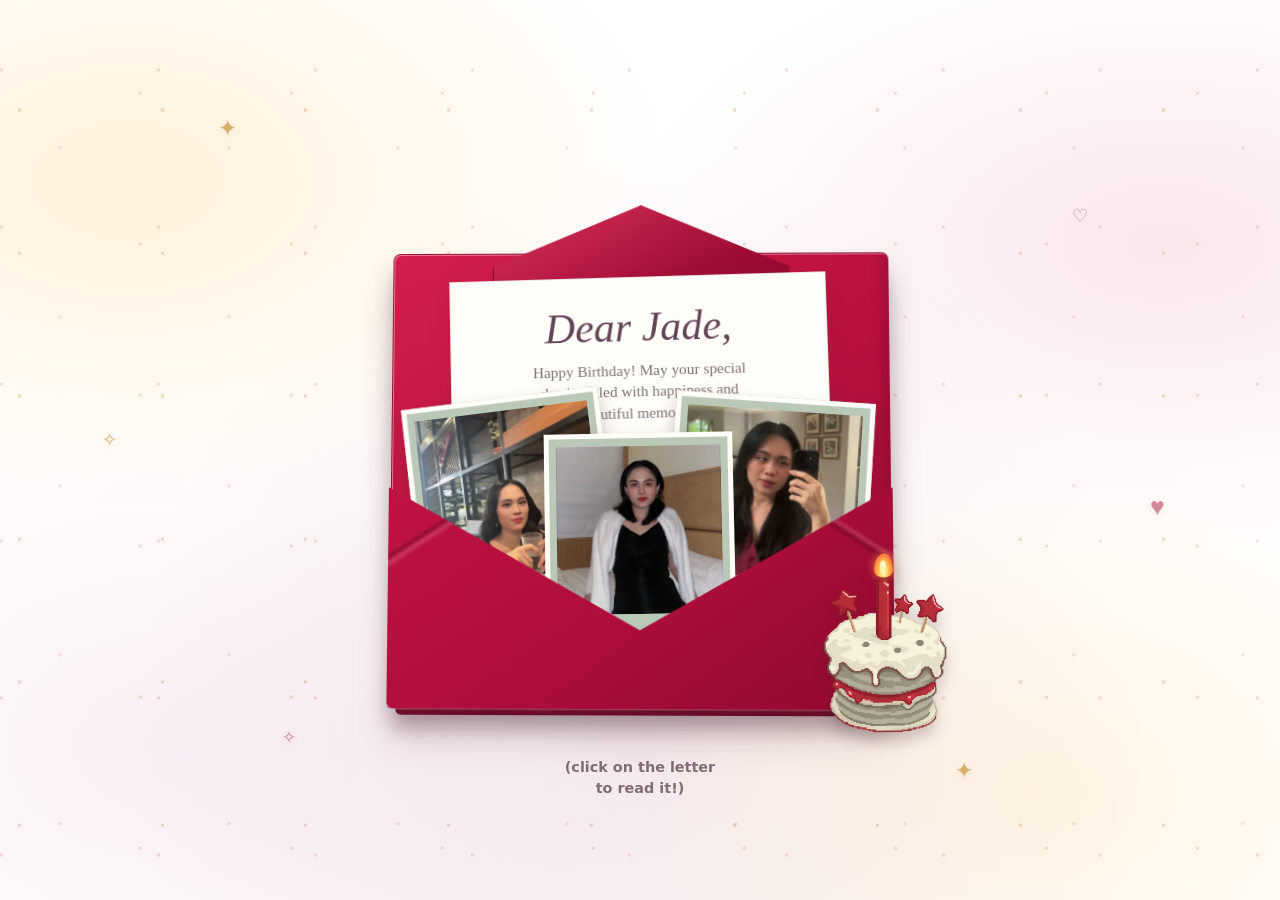
==== kenangan.html @ fa0a7d9a "Add files via upload" ====
<!doctype html>
<html lang="en">
  <head>
    <meta charset="utf-8">
    <meta name="viewport" content="width=device-width, initial-scale=1">
    <meta name="theme-color" content="#f4e9ed">
    <title>Memories for You ♡</title>
    <style>
      :root {
        color-scheme: light;
        font-family: Georgia, "Times New Roman", serif;
        color: #503746;
        background: #f4e9ed;
        font-synthesis: none;
        text-rendering: optimizeLegibility;
        -webkit-font-smoothing: antialiased;
        -moz-osx-font-smoothing: grayscale;
      }

      * {
        box-sizing: border-box;
      }

      body {
        min-width: 320px;
        min-height: 100vh;
        margin: 0;
        overflow-x: hidden;
        background:
          radial-gradient(ellipse at 50% 82%, rgba(187, 115, 139, 0.15), transparent 56%),
          radial-gradient(ellipse at 50% 34%, rgba(255, 255, 255, 0.78), transparent 54%),
          #fff;
      }

      .page {
        position: relative;
        isolation: isolate;
        display: flex;
        min-height: 100vh;
        flex-direction: column;
        align-items: center;
        justify-content: center;
        padding: 22px 20px 28px;
        text-align: center;
      }

      .background-decor,
      .balloon-field {
        position: absolute;
        z-index: -1;
        inset: 0;
        overflow: hidden;
        pointer-events: none;
      }

      .background-decor::before,
      .background-decor::after {
        position: absolute;
        inset: 0;
        content: "";
      }

      .background-decor::before {
        background:
          radial-gradient(ellipse at 10% 20%, rgba(255, 222, 167, 0.42), transparent 34%),
          radial-gradient(ellipse at 91% 27%, rgba(238, 174, 191, 0.3), transparent 33%),
          radial-gradient(ellipse at 82% 88%, rgba(255, 222, 167, 0.32), transparent 31%),
          radial-gradient(ellipse at 14% 83%, rgba(229, 185, 208, 0.24), transparent 34%);
      }

      .background-decor::after {
        background:
          radial-gradient(circle, rgba(195, 132, 77, 0.3) 1.4px, transparent 2px) 8% 24% / 143px 143px,
          radial-gradient(circle, rgba(197, 95, 117, 0.23) 1.2px, transparent 2px) 91% 20% / 157px 157px,
          radial-gradient(circle, rgba(195, 132, 77, 0.25) 1.3px, transparent 2px) 86% 83% / 151px 151px,
          radial-gradient(circle, rgba(197, 95, 117, 0.2) 1.2px, transparent 2px) 13% 78% / 169px 169px;
      }

      .background-sparkle {
        position: absolute;
        color: #c99439;
        font-family: Georgia, "Times New Roman", serif;
        line-height: 1;
        opacity: 0.7;
        text-shadow: 0 2px 6px rgba(180, 124, 54, 0.18);
        animation: sparkle-float 3.6s ease-in-out infinite;
      }

      .background-sparkle-one {
        top: 13%;
        left: 17%;
        font-size: 1.45rem;
      }

      .background-sparkle-two {
        top: 23%;
        right: 15%;
        color: #c45b70;
        font-size: 1.15rem;
        animation-delay: 600ms;
      }

      .background-sparkle-three {
        top: 48%;
        left: 8%;
        font-size: 1.1rem;
        animation-delay: 1.2s;
      }

      .background-sparkle-four {
        top: 55%;
        right: 9%;
        color: #c45b70;
        font-size: 1.55rem;
        animation-delay: 350ms;
      }

      .background-sparkle-five {
        bottom: 17%;
        left: 22%;
        color: #c45b70;
        font-size: 1.05rem;
        animation-delay: 900ms;
      }

      .background-sparkle-six {
        right: 24%;
        bottom: 13%;
        font-size: 1.35rem;
        animation-delay: 1.5s;
      }

      .balloon {
        position: absolute;
        bottom: -110px;
        left: var(--balloon-left);
        width: var(--balloon-width, 42px);
        height: calc(var(--balloon-width, 42px) * 1.22);
        border: 1px solid rgba(255, 255, 255, 0.55);
        border-radius: 50% 50% 46% 46%;
        background: radial-gradient(ellipse at 32% 25%, #fff4d4 0%, var(--balloon-light) 13%, var(--balloon-color) 58%, var(--balloon-dark) 100%);
        box-shadow: inset -5px -5px 9px rgba(95, 42, 48, 0.12), 0 4px 10px rgba(108, 67, 69, 0.12);
        opacity: 0;
        animation: balloon-rise var(--balloon-duration, 21s) var(--balloon-delay, 0s) linear infinite;
      }

      .balloon::before {
        position: absolute;
        bottom: -6px;
        left: calc(50% - 4px);
        width: 8px;
        height: 8px;
        background: var(--balloon-dark);
        clip-path: polygon(0 0, 100% 0, 50% 100%);
        content: "";
      }

      .balloon::after {
        position: absolute;
        top: calc(100% + 2px);
        left: 50%;
        width: 1px;
        height: 78px;
        background: rgba(111, 89, 91, 0.45);
        content: "";
        transform: rotate(3deg);
        transform-origin: top;
      }

      .balloon-one {
        --balloon-left: 8%;
        --balloon-width: 38px;
        --balloon-light: #ffe0a1;
        --balloon-color: #f2bd54;
        --balloon-dark: #ce8b2a;
        --balloon-duration: 22s;
        --balloon-delay: -8s;
      }

      .balloon-two {
        --balloon-left: 25%;
        --balloon-width: 30px;
        --balloon-light: #ffd9e1;
        --balloon-color: #ec91a8;
        --balloon-dark: #c85d78;
        --balloon-duration: 19s;
        --balloon-delay: -15s;
      }

      .balloon-three {
        --balloon-left: 43%;
        --balloon-width: 34px;
        --balloon-light: #fff0b8;
        --balloon-color: #e7c85d;
        --balloon-dark: #c09b37;
        --balloon-duration: 24s;
        --balloon-delay: -4s;
      }

      .balloon-four {
        --balloon-left: 63%;
        --balloon-width: 31px;
        --balloon-light: #f9d4dd;
        --balloon-color: #df849d;
        --balloon-dark: #b84c69;
        --balloon-duration: 20s;
        --balloon-delay: -12s;
      }

      .balloon-five {
        --balloon-left: 83%;
        --balloon-width: 40px;
        --balloon-light: #ffe8bb;
        --balloon-color: #eab270;
        --balloon-dark: #c57e48;
        --balloon-duration: 23s;
        --balloon-delay: -18s;
      }

      @keyframes balloon-rise {
        0% {
          opacity: 0;
          transform: translate3d(0, 0, 0) rotate(-5deg);
        }

        8% {
          opacity: 0.82;
        }

        50% {
          transform: translate3d(14px, -62vh, 0) rotate(5deg);
        }

        92% {
          opacity: 0.78;
        }

        100% {
          opacity: 0;
          transform: translate3d(-8px, -125vh, 0) rotate(-4deg);
        }
      }

      @keyframes sparkle-float {
        0%,
        100% {
          opacity: 0.55;
          transform: translateY(0) rotate(-8deg) scale(0.9);
        }

        50% {
          opacity: 1;
          transform: translateY(-7px) rotate(10deg) scale(1.12);
        }
      }

      .envelope-scene {
        position: relative;
        width: min(500px, 88vw);
        height: clamp(410px, 83vw, 590px);
        perspective: 1100px;
      }

      .envelope {
        position: absolute;
        right: 0;
        bottom: 16px;
        left: 0;
        height: 77%;
        border: 1px solid rgba(119, 14, 48, 0.45);
        border-radius: 7px 7px 5px 5px;
        background: linear-gradient(145deg, #d51e4d 0%, #bd123f 42%, #990a34 100%);
        box-shadow:
          inset 1px 1px 0 rgba(255, 229, 233, 0.48),
          inset -5px -7px 12px rgba(75, 2, 25, 0.22),
          0 2px 2px rgba(255, 230, 234, 0.45),
          0 17px 24px rgba(67, 28, 43, 0.22),
          0 34px 35px rgba(67, 28, 43, 0.12);
        transform: rotateX(3deg) rotateY(-1deg);
        transform-style: preserve-3d;
      }

      .envelope::after {
        position: absolute;
        z-index: -1;
        inset: 3px 2px -8px;
        border: 1px solid rgba(95, 5, 32, 0.5);
        border-radius: 6px;
        background: linear-gradient(160deg, #8f092f, #760827);
        box-shadow: 0 12px 18px rgba(61, 22, 38, 0.2);
        content: "";
        transform: translateZ(-16px) translateY(4px);
      }

      .envelope::after {
        pointer-events: none;
      }

      .envelope::before {
        position: absolute;
        z-index: 1;
        top: -50px;
        left: 20%;
        width: 60%;
        height: 148px;
        border: 1px solid rgba(105, 4, 34, 0.28);
        background:
          linear-gradient(155deg, rgba(255, 116, 143, 0.3), transparent 55%),
          linear-gradient(145deg, #c41543, #8f082f 88%);
        clip-path: polygon(50% 0, 100% 42%, 100% 100%, 0 100%, 0 42%);
        filter: drop-shadow(0 5px 5px rgba(77, 4, 31, 0.25));
        content: "";
        pointer-events: none;
      }

      .photo {
        position: absolute;
        z-index: 3;
        display: flex;
        width: 40%;
        height: 205px;
        flex-direction: column;
        align-items: center;
        justify-content: center;
        gap: 5px;
        padding: 8px 7px 20px;
        border: 5px solid #fffdf8;
        background: #bac8b7;
        box-shadow: 0 9px 17px rgba(66, 31, 46, 0.25);
        color: #765b66;
        font: 600 0.62rem/1.25 system-ui, sans-serif;
        transition: transform 250ms ease, box-shadow 250ms ease;
        transform-style: preserve-3d;
      }

      .photo svg,
      .photo img {
        width: 100%;
        height: 100%;
        min-height: 0;
        flex: 1;
        border-radius: 1px;
        object-fit: cover;
      }

      .photo-one {
        z-index: 4;
        top: 40%;
        left: 31%;
        width: 38%;
        transform: rotate(-1deg);
      }

      .photo-two {
        z-index: 3;
        top: 32%;
        left: 4%;
        right: auto;
        transform: rotate(-7deg);
      }

      .photo-three {
        z-index: 3;
        top: 32%;
        right: 4%;
        left: auto;
        transform: rotate(4deg);
      }

      .letter-card {
        position: absolute;
        z-index: 2;
        top: 5%;
        left: 50%;
        display: flex;
        width: min(380px, 78%);
        height: 250px;
        flex-direction: column;
        align-items: center;
        justify-content: flex-start;
        padding: 24px 22px 17px;
        border: 1px solid rgba(143, 111, 115, 0.2);
        background: #fffef9;
        box-shadow:
          0 11px 20px rgba(73, 38, 52, 0.13),
          inset 0 1px 0 #fff;
        color: inherit;
        cursor: pointer;
        text-decoration: none;
        transform: translateX(-50%) rotate(-1.5deg);
        transition: transform 220ms ease, box-shadow 220ms ease;
      }

      .letter-card:hover {
        box-shadow: 0 16px 24px rgba(73, 38, 52, 0.2);
        transform: translate(-50%, -5px) rotate(0);
      }

      .letter-card:focus-visible,
      .close-letter:focus-visible,
      .back-link:focus-visible {
        outline: 3px solid #9d3157;
        outline-offset: 4px;
      }

      .letter-card .to {
        margin: 4px 0 10px;
        color: #634458;
        font: italic clamp(2rem, 7vw, 2.65rem)/1.05 "Segoe Script", "Brush Script MT", cursive;
      }

      .letter-card .preview {
        max-width: 220px;
        margin: 0;
        color: #806f74;
        font: 0.96rem/1.4 Georgia, "Times New Roman", serif;
      }

      .letter-card .read-hint {
        display: none;
      }

      .pocket {
        position: absolute;
        z-index: 5;
        inset: 0;
        border-radius: 6px;
        background:
          linear-gradient(147deg, transparent 48.8%, rgba(93, 4, 31, 0.42) 49.6%, rgba(255, 191, 204, 0.2) 50.5%, transparent 51.5%) left / 50.1% 100% no-repeat,
          linear-gradient(213deg, transparent 48.8%, rgba(255, 191, 204, 0.19) 49.6%, rgba(93, 4, 31, 0.4) 50.5%, transparent 51.5%) right / 50.1% 100% no-repeat,
          linear-gradient(145deg, #ce1748, #ad0d3b 67%, #8f092f);
        clip-path: polygon(0 52%, 50% 83%, 100% 52%, 100% 100%, 0 100%);
        filter: drop-shadow(0 -2px 2px rgba(255, 204, 211, 0.3)) drop-shadow(0 7px 5px rgba(75, 3, 29, 0.18));
        pointer-events: none;
        transform: translateZ(12px);
      }

      .pocket::after {
        position: absolute;
        inset: 0;
        border-radius: inherit;
        background: linear-gradient(180deg, rgba(255, 255, 255, 0.14), transparent 30%);
        clip-path: polygon(0 52%, 50% 83%, 100% 52%, 100% 100%, 0 100%);
        content: "";
      }

      .birthday-seal {
        position: absolute;
        z-index: 6;
        right: -88px;
        bottom: -16px;
        width: 190px;
        height: 235px;
        filter: drop-shadow(0 10px 7px rgba(53, 24, 37, 0.2));
        pointer-events: none;
        transform: translateY(10%);
      }

      .birthday-seal img {
        display: block;
        width: 100%;
        height: 100%;
        object-fit: contain;
      }

      .candle-flame {
        position: absolute;
        z-index: 1;
        top: 12%;
        left: 45%;
        width: 10%;
        height: 10%;
        border-radius: 55% 45% 50% 50% / 70% 70% 30% 30%;
        background: radial-gradient(ellipse at 50% 72%, #fff8b2 0 12%, #ffc34f 36%, #ff783c 69%, rgba(255, 91, 54, 0) 100%);
        filter: drop-shadow(0 0 5px rgba(255, 153, 62, 0.72));
        transform-origin: 50% 90%;
        animation: candle-flicker 700ms ease-in-out infinite alternate;
      }

      .candle-flame::after {
        position: absolute;
        top: 27%;
        left: 35%;
        width: 30%;
        height: 53%;
        border-radius: 50% 50% 45% 45%;
        background: linear-gradient(180deg, #fffde0, #fff1a1 75%, rgba(255, 244, 180, 0));
        content: "";
      }

      @keyframes candle-flicker {
        0% {
          opacity: 0.88;
          transform: rotate(-5deg) scale(0.92, 0.96);
        }

        35% {
          transform: rotate(3deg) scale(1.05, 1.08);
        }

        70% {
          opacity: 1;
          transform: rotate(-2deg) scale(0.96, 1.04);
        }

        100% {
          opacity: 0.92;
          transform: rotate(5deg) scale(1.08, 0.94);
        }
      }

      .back-link {
        position: absolute;
        width: 1px;
        height: 1px;
        overflow: hidden;
        clip-path: inset(50%);
        white-space: nowrap;
        color: #8a5268;
        font: 600 0.82rem system-ui, sans-serif;
        text-decoration: none;
      }

      .back-link:hover {
        color: #a7143c;
        text-decoration: underline;
        text-underline-offset: 4px;
      }

      .click-hint {
        margin: 0;
        color: #806d76;
        font: 600 0.9rem/1.45 system-ui, sans-serif;
        text-align: center;
        transform: translateY(4vh);
      }

      .back-link:focus-visible {
        position: static;
        width: auto;
        height: auto;
        margin-top: 10px;
        overflow: visible;
        clip-path: none;
        white-space: normal;
      }

      @media (max-width: 480px) {
        .page {
          justify-content: center;
          padding: 18px 15px 22px;
        }

        .envelope-scene {
          width: min(500px, 88vw);
          height: clamp(410px, 125vw, 500px);
        }

        .envelope {
          bottom: 12px;
          height: 77%;
        }

        .photo {
          height: 35%;
          border-width: 4px;
          font-size: 0.52rem;
        }

        .photo-one {
          top: 40%;
          left: 31%;
          width: 38%;
        }

        .photo-two {
          top: 32%;
          left: 3%;
          right: auto;
        }

        .photo-three {
          top: 32%;
          right: 3%;
          left: auto;
        }

        .letter-card {
          top: 5%;
          width: 78%;
          height: 43%;
          padding: 17px 14px 12px;
        }

        .letter-card .to {
          font-size: clamp(1.7rem, 8vw, 2.25rem);
        }

        .letter-card .preview {
          font-size: 0.82rem;
        }

        .birthday-seal {
          right: -22px;
          bottom: -11px;
          width: 135px;
          height: 170px;
          transform: translateY(10%);
        }
      }

      @media (max-width: 340px) {
        .birthday-seal {
          right: -14px;
        }
      }

      @media (prefers-reduced-motion: reduce) {
        .balloon-field {
          display: none;
        }

        *,
        *::before,
        *::after {
          scroll-behavior: auto !important;
          animation-duration: 0.01ms !important;
          transition-duration: 0.01ms !important;
        }

        .candle-flame {
          animation: none;
        }
      }
    </style>
  </head>
  <body>
    <main class="page">
      <div class="background-decor" aria-hidden="true">
        <span class="background-sparkle background-sparkle-one">✦</span>
        <span class="background-sparkle background-sparkle-two">♡</span>
        <span class="background-sparkle background-sparkle-three">✧</span>
        <span class="background-sparkle background-sparkle-four">♥</span>
        <span class="background-sparkle background-sparkle-five">✧</span>
        <span class="background-sparkle background-sparkle-six">✦</span>
      </div>
      <div class="balloon-field" aria-hidden="true">
        <span class="balloon balloon-one"></span>
        <span class="balloon balloon-two"></span>
        <span class="balloon balloon-three"></span>
        <span class="balloon balloon-four"></span>
        <span class="balloon balloon-five"></span>
      </div>
      <section class="envelope-scene" aria-label="An envelope with a letter and three memory photos">
        <div class="envelope">
          <div class="photo photo-one" role="img" aria-label="First memory photo">
            <img src="assets/foto-1.jpg" alt="First memory photo" />
          </div>
          <div class="photo photo-two" role="img" aria-label="Second memory photo">
            <img src="assets/zee2.jpg" alt="Second memory photo" />
          </div>
          <div class="photo photo-three" role="img" aria-label="Third memory photo">
            <img src="assets/zee3.jpg" alt="Third memory photo" />
          </div>


          <a class="letter-card" href="surat.html">
            <span class="to">Dear Jade,</span>
            <span class="preview">Happy Birthday! May your special day be filled with happiness and beautiful memories.</span>
            <span class="read-hint">Click the letter to read</span>
          </a>

          <div class="pocket" aria-hidden="true"></div>
        </div>
        <div class="birthday-seal" aria-hidden="true">
          <img src="assets/retro-pixel-birthday-cake-sticker.png" alt="">
          <span class="candle-flame"></span>
        </div>
      </section>

      <p class="click-hint">(click on the letter<br>to read it!)</p>

      <a class="back-link" href="index.html">← Back to home</a>
    </main>

  </body>
</html>
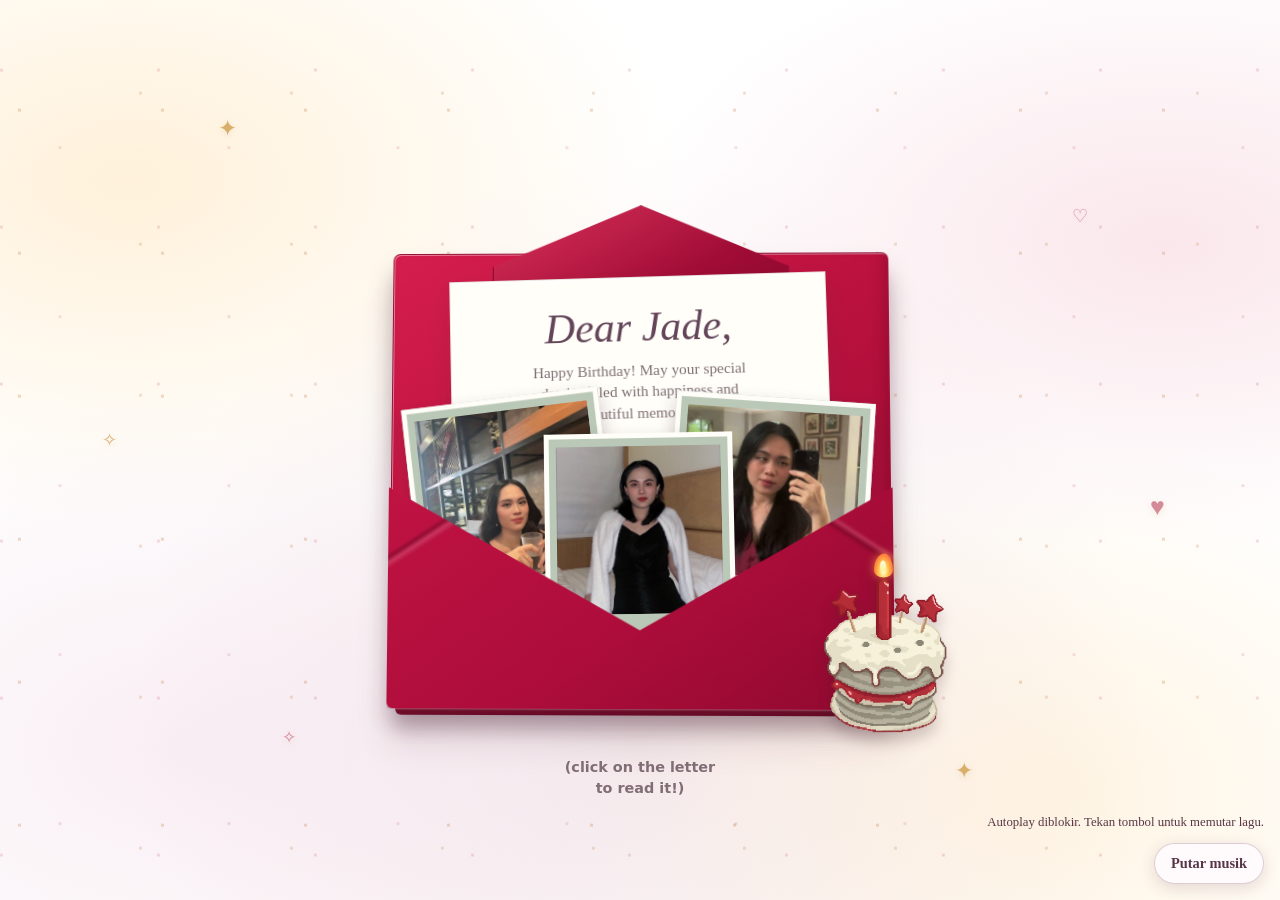
==== commit 570532aa: "Add files via upload" ====
--- a/kenangan.html
+++ b/kenangan.html
@@ -633,8 +633,13 @@
         }
       }
     </style>
+    <link rel="stylesheet" href="assets/music-player.css">
+    <script src="assets/music-player.js" defer></script>
   </head>
   <body>
+    <audio id="birthday-music" src="assets/songjade.mp3" preload="auto" loop></audio>
+    <button class="music-toggle" id="music-toggle" type="button" aria-controls="birthday-music" aria-pressed="false">Putar musik</button>
+    <p class="music-status" id="music-status" role="status" aria-live="polite"></p>
     <main class="page">
       <div class="background-decor" aria-hidden="true">
         <span class="background-sparkle background-sparkle-one">✦</span>
--- a/assets/music-player.css
+++ b/assets/music-player.css
@@ -0,0 +1,37 @@
+.music-toggle {
+  position: fixed;
+  z-index: 20;
+  right: max(16px, env(safe-area-inset-right));
+  bottom: max(16px, env(safe-area-inset-bottom));
+  padding: 11px 16px;
+  border: 1px solid rgba(113, 63, 82, 0.24);
+  border-radius: 999px;
+  background: rgba(255, 250, 252, 0.94);
+  box-shadow: 0 4px 16px rgba(87, 49, 66, 0.16);
+  color: #573746;
+  font: 600 0.9rem Georgia, "Times New Roman", serif;
+  cursor: pointer;
+  -webkit-tap-highlight-color: transparent;
+}
+
+.music-toggle:hover {
+  background: #fff;
+  transform: translateY(-1px);
+}
+
+.music-toggle:focus-visible {
+  outline: 3px solid #c45b70;
+  outline-offset: 3px;
+}
+
+.music-status {
+  position: fixed;
+  z-index: 20;
+  right: max(16px, env(safe-area-inset-right));
+  bottom: calc(max(16px, env(safe-area-inset-bottom)) + 52px);
+  max-width: min(300px, calc(100vw - 32px));
+  margin: 0;
+  color: #573746;
+  font: 0.8rem/1.4 Georgia, "Times New Roman", serif;
+  text-align: right;
+}
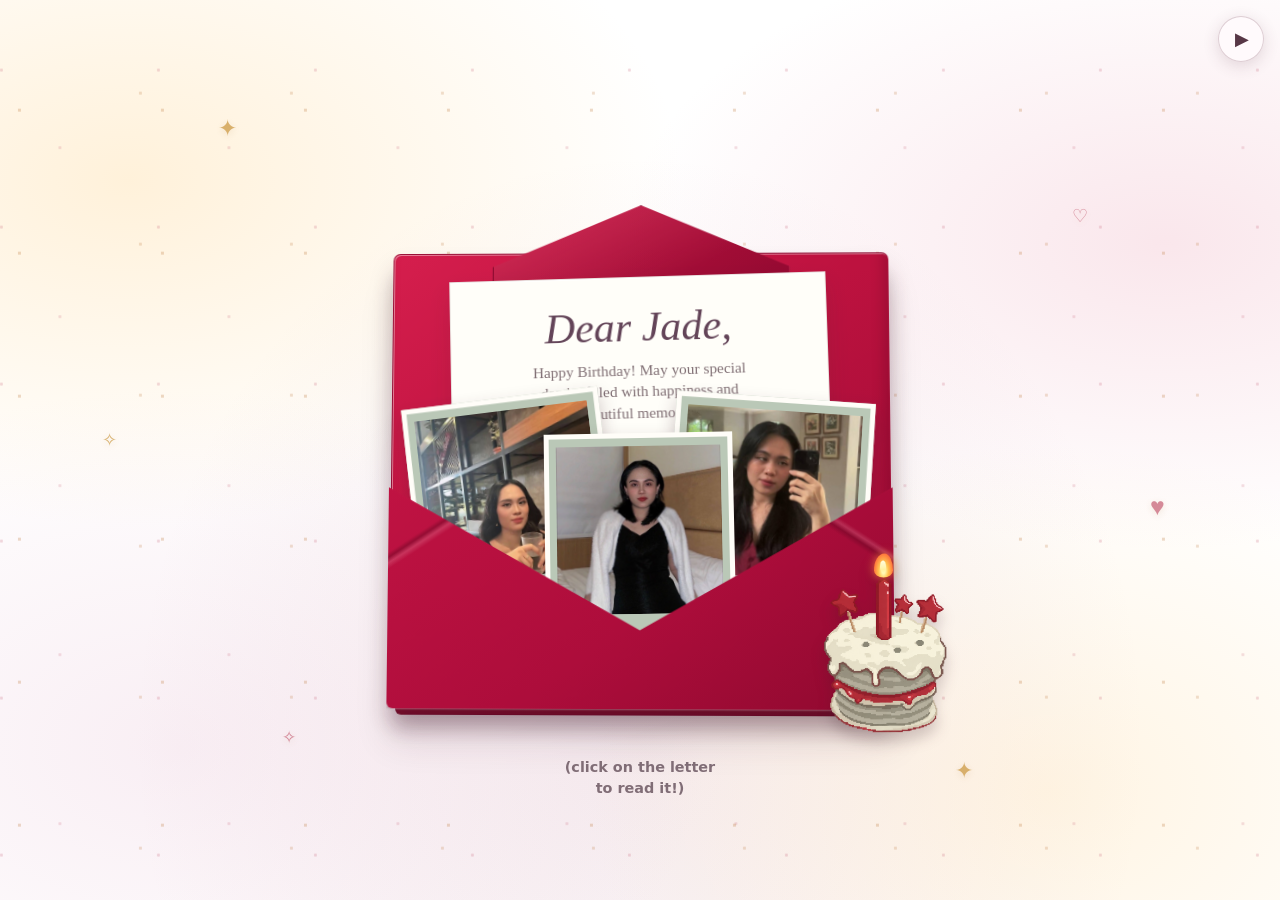
==== commit aba4d002: "Add files via upload" ====
--- a/kenangan.html
+++ b/kenangan.html
@@ -638,8 +638,7 @@
   </head>
   <body>
     <audio id="birthday-music" src="assets/songjade.mp3" preload="auto" loop></audio>
-    <button class="music-toggle" id="music-toggle" type="button" aria-controls="birthday-music" aria-pressed="false">Putar musik</button>
-    <p class="music-status" id="music-status" role="status" aria-live="polite"></p>
+    <button class="music-toggle" id="music-toggle" type="button" aria-label="Putar musik" aria-controls="birthday-music" aria-pressed="false"></button>
     <main class="page">
       <div class="background-decor" aria-hidden="true">
         <span class="background-sparkle background-sparkle-one">✦</span>
--- a/assets/music-player.css
+++ b/assets/music-player.css
@@ -2,16 +2,30 @@
   position: fixed;
   z-index: 20;
   right: max(16px, env(safe-area-inset-right));
-  bottom: max(16px, env(safe-area-inset-bottom));
-  padding: 11px 16px;
+  top: max(16px, env(safe-area-inset-top));
+  display: grid;
+  width: 46px;
+  height: 46px;
+  place-items: center;
+  padding: 0;
   border: 1px solid rgba(113, 63, 82, 0.24);
-  border-radius: 999px;
+  border-radius: 50%;
   background: rgba(255, 250, 252, 0.94);
   box-shadow: 0 4px 16px rgba(87, 49, 66, 0.16);
   color: #573746;
-  font: 600 0.9rem Georgia, "Times New Roman", serif;
+  font: 700 1.15rem Arial, sans-serif;
   cursor: pointer;
   -webkit-tap-highlight-color: transparent;
+}
+
+.music-toggle::before {
+  content: "▶";
+  transform: translateX(1px);
+}
+
+.music-toggle[aria-pressed="true"]::before {
+  content: "Ⅱ";
+  transform: none;
 }
 
 .music-toggle:hover {
@@ -23,15 +37,3 @@
   outline: 3px solid #c45b70;
   outline-offset: 3px;
 }
-
-.music-status {
-  position: fixed;
-  z-index: 20;
-  right: max(16px, env(safe-area-inset-right));
-  bottom: calc(max(16px, env(safe-area-inset-bottom)) + 52px);
-  max-width: min(300px, calc(100vw - 32px));
-  margin: 0;
-  color: #573746;
-  font: 0.8rem/1.4 Georgia, "Times New Roman", serif;
-  text-align: right;
-}
